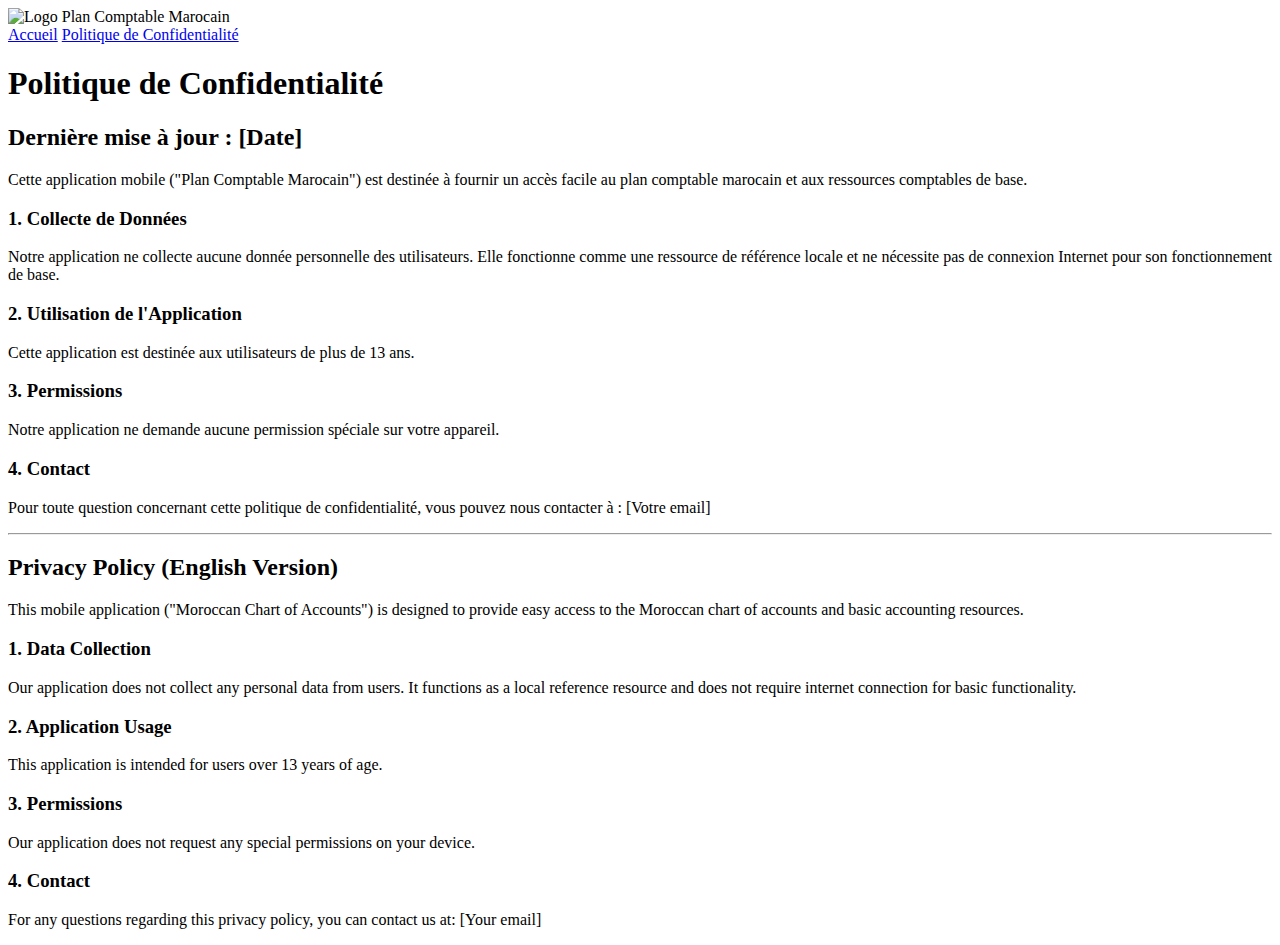
==== privacy.html @ 920bfa9d "first push" ====
<!DOCTYPE html>
<html lang="fr">
<head>
    <meta charset="UTF-8">
    <meta name="viewport" content="width=device-width, initial-scale=1.0">
    <title>Politique de Confidentialité - Plan Comptable Marocain</title>
    <style>
        /* ... existing code ... */
    </style>
</head>
<body>
    <div class="container">
        <img src="logo.png" alt="Logo Plan Comptable Marocain" class="logo">
        <div class="nav">
            <a href="index.html">Accueil</a>
            <a href="privacy.html">Politique de Confidentialité</a>
        </div>
        <h1>Politique de Confidentialité</h1>
        
        <h2>Dernière mise à jour : [Date]</h2>

        <p>Cette application mobile ("Plan Comptable Marocain") est destinée à fournir un accès facile au plan comptable marocain et aux ressources comptables de base.</p>

        <h3>1. Collecte de Données</h3>
        <p>Notre application ne collecte aucune donnée personnelle des utilisateurs. Elle fonctionne comme une ressource de référence locale et ne nécessite pas de connexion Internet pour son fonctionnement de base.</p>

        <h3>2. Utilisation de l'Application</h3>
        <p>Cette application est destinée aux utilisateurs de plus de 13 ans.</p>

        <h3>3. Permissions</h3>
        <p>Notre application ne demande aucune permission spéciale sur votre appareil.</p>

        <h3>4. Contact</h3>
        <p>Pour toute question concernant cette politique de confidentialité, vous pouvez nous contacter à : [Votre email]</p>

        <hr>

        <h2>Privacy Policy (English Version)</h2>
        <p>This mobile application ("Moroccan Chart of Accounts") is designed to provide easy access to the Moroccan chart of accounts and basic accounting resources.</p>

        <h3>1. Data Collection</h3>
        <p>Our application does not collect any personal data from users. It functions as a local reference resource and does not require internet connection for basic functionality.</p>

        <h3>2. Application Usage</h3>
        <p>This application is intended for users over 13 years of age.</p>

        <h3>3. Permissions</h3>
        <p>Our application does not request any special permissions on your device.</p>

        <h3>4. Contact</h3>
        <p>For any questions regarding this privacy policy, you can contact us at: [Your email]</p>
    </div>
</body>
</html>
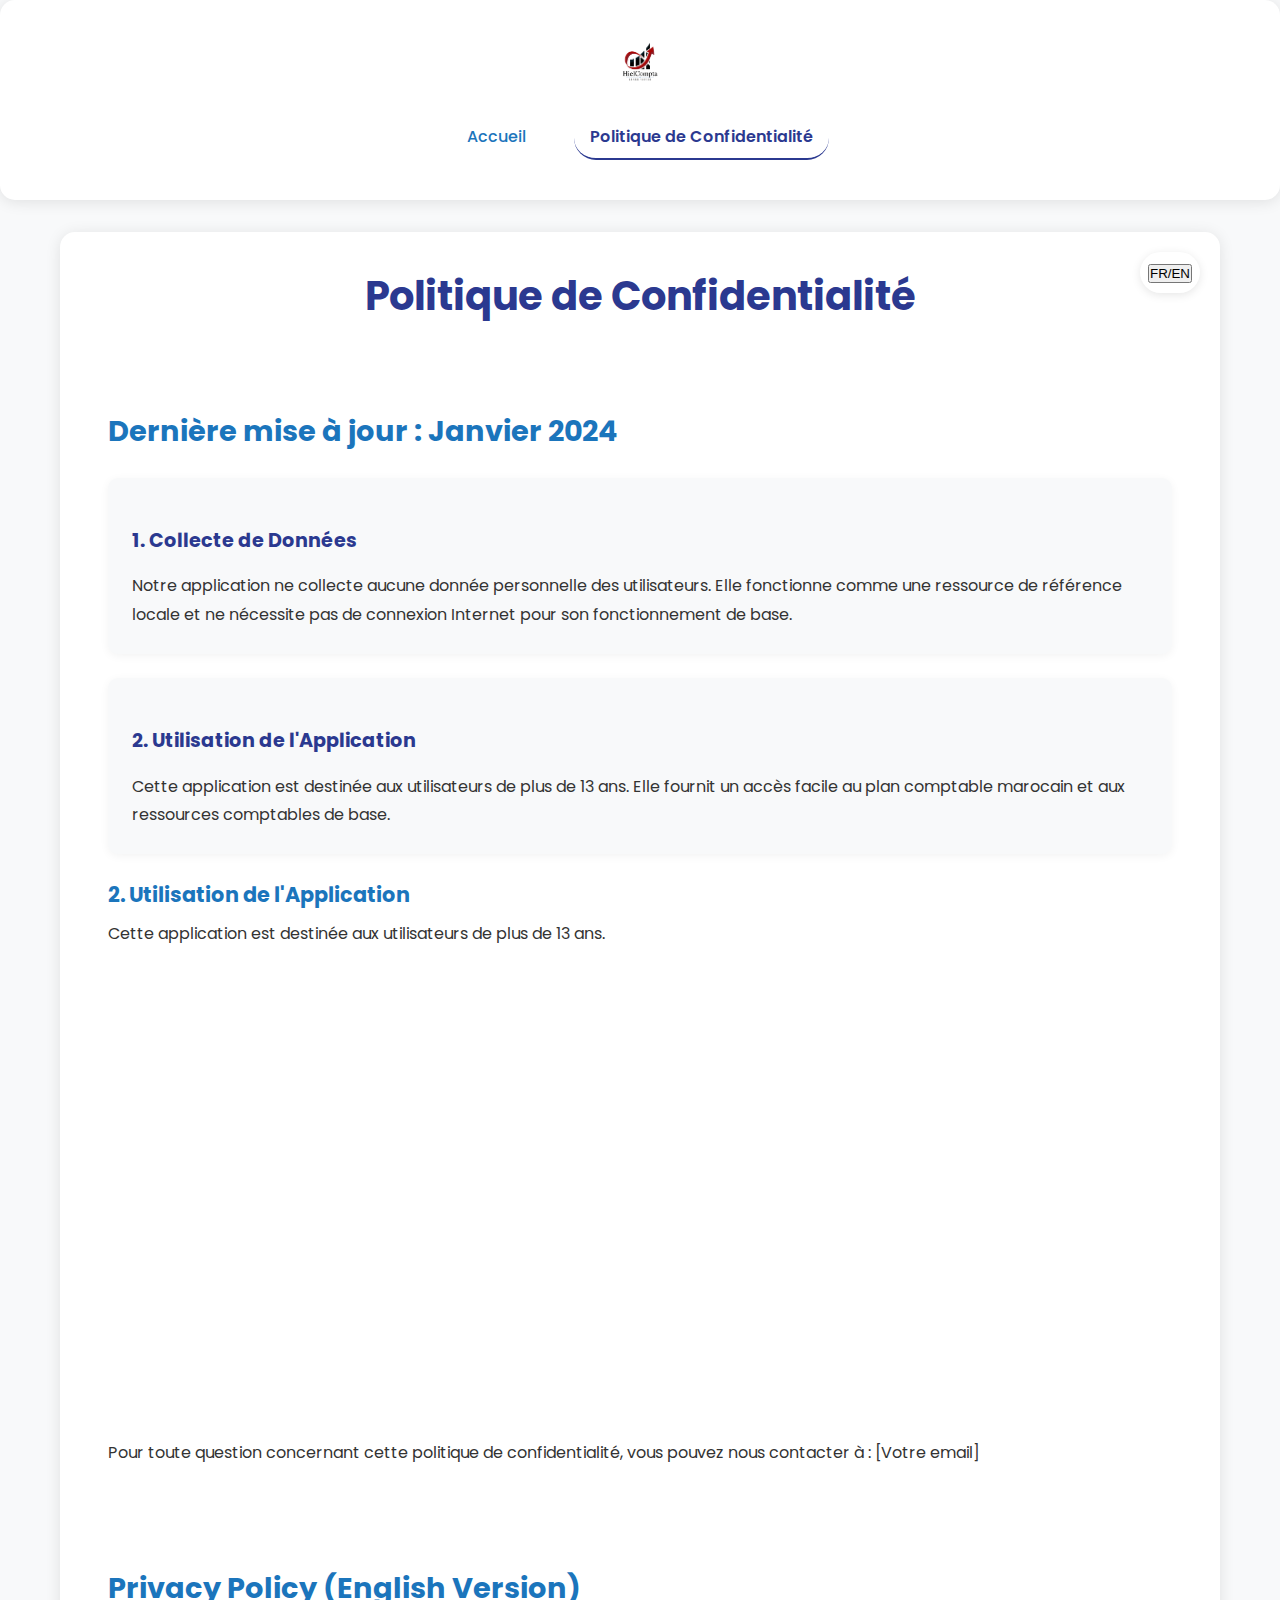
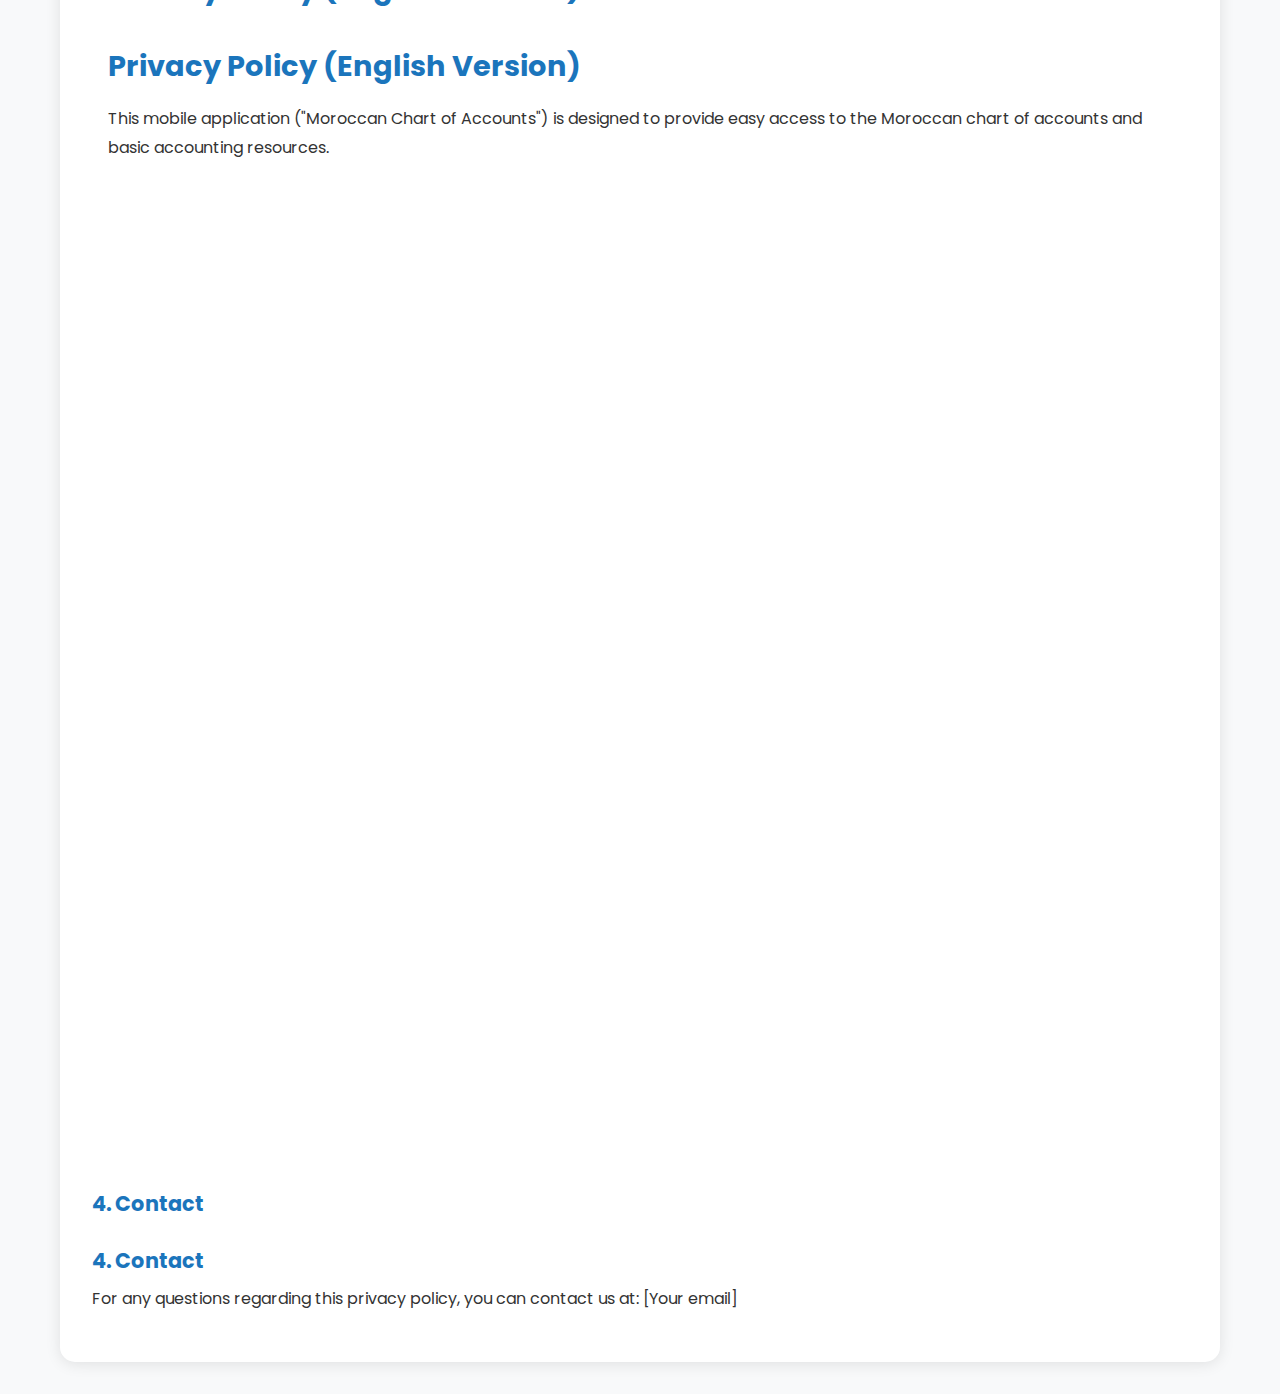
==== commit db4964cb: "improved" ====
--- a/privacy.html
+++ b/privacy.html
@@ -3,52 +3,83 @@
 <head>
     <meta charset="UTF-8">
     <meta name="viewport" content="width=device-width, initial-scale=1.0">
-    <title>Politique de Confidentialité - Plan Comptable Marocain</title>
-    <style>
-        /* ... existing code ... */
-    </style>
+    <title>Politique de Confidentialité - HielCompta</title>
+    <link href="https://fonts.googleapis.com/css2?family=Poppins:wght@300;400;500;600;700&display=swap" rel="stylesheet">
+    <link rel="stylesheet" href="styles.css">
 </head>
 <body>
+    <div class="header">
+        <img src="HielCompta.png" alt="Logo HielCompta" class="logo fade-in">
+        <nav class="nav">
+            <a href="index.html" class="nav-link" data-translate="home">Accueil</a>
+            <a href="privacy.html" class="nav-link active" data-translate="privacy">Politique de Confidentialité</a>
+        </nav>
+    </div>
+
     <div class="container">
-        <img src="logo.png" alt="Logo Plan Comptable Marocain" class="logo">
-        <div class="nav">
-            <a href="index.html">Accueil</a>
-            <a href="privacy.html">Politique de Confidentialité</a>
-        </div>
-        <h1>Politique de Confidentialité</h1>
-        
-        <h2>Dernière mise à jour : [Date]</h2>
+        <div class="content fade-in">
+            <h1>Politique de Confidentialité</h1>
+            
+            <div class="privacy-section">
+                <h2>Dernière mise à jour : Janvier 2024</h2>
 
-        <p>Cette application mobile ("Plan Comptable Marocain") est destinée à fournir un accès facile au plan comptable marocain et aux ressources comptables de base.</p>
+                <div class="privacy-card fade-in">
+                    <h3>1. Collecte de Données</h3>
+                    <p>Notre application ne collecte aucune donnée personnelle des utilisateurs. Elle fonctionne comme une ressource de référence locale et ne nécessite pas de connexion Internet pour son fonctionnement de base.</p>
+                </div>
 
-        <h3>1. Collecte de Données</h3>
-        <p>Notre application ne collecte aucune donnée personnelle des utilisateurs. Elle fonctionne comme une ressource de référence locale et ne nécessite pas de connexion Internet pour son fonctionnement de base.</p>
+                <div class="privacy-card fade-in">
+                    <h3>2. Utilisation de l'Application</h3>
+                    <p>Cette application est destinée aux utilisateurs de plus de 13 ans. Elle fournit un accès facile au plan comptable marocain et aux ressources comptables de base.</p>
+                </div>
 
         <h3>2. Utilisation de l'Application</h3>
         <p>Cette application est destinée aux utilisateurs de plus de 13 ans.</p>
-
+                <div class="privacy-card fade-in">
+                    <h3>3. Permissions</h3>
+                    <p>Notre application ne demande aucune permission spéciale sur votre appareil.</p>
         <h3>3. Permissions</h3>
         <p>Notre application ne demande aucune permission spéciale sur votre appareil.</p>
+                <div class="privacy-card fade-in">
+                    <h3>4. Contact</h3>
+                    <p>Pour toute question concernant cette politique de confidentialité, vous pouvez nous contacter à : <a href="mailto:Hielcra@gmail.com">Hielcra@gmail.com</a></p>
+                </div>
+            </div>
 
-        <h3>4. Contact</h3>
         <p>Pour toute question concernant cette politique de confidentialité, vous pouvez nous contacter à : [Votre email]</p>
+            <hr class="divider fade-in">
 
-        <hr>
+                <h2>Privacy Policy (English Version)</h2>
 
         <h2>Privacy Policy (English Version)</h2>
         <p>This mobile application ("Moroccan Chart of Accounts") is designed to provide easy access to the Moroccan chart of accounts and basic accounting resources.</p>
-
+                <div class="privacy-card fade-in">
+                    <h3>1. Data Collection</h3>
+                    <p>Our application does not collect any personal data from users. It functions as a local reference resource and does not require internet connection for basic functionality.</p>
         <h3>1. Data Collection</h3>
         <p>Our application does not collect any personal data from users. It functions as a local reference resource and does not require internet connection for basic functionality.</p>
-
+                <div class="privacy-card fade-in">
+                    <h3>2. Application Usage</h3>
+                    <p>This application is intended for users over 13 years of age. It provides easy access to the Moroccan chart of accounts and basic accounting resources.</p>
         <h3>2. Application Usage</h3>
         <p>This application is intended for users over 13 years of age.</p>
+                <div class="privacy-card fade-in">
+                    <h3>3. Permissions</h3>
+                    <p>Our application does not request any special permissions on your device.</p>
+                </div>
 
         <h3>3. Permissions</h3>
         <p>Our application does not request any special permissions on your device.</p>
+                    <p>For any questions regarding this privacy policy, you can contact us at: <a href="mailto:Hielcra@gmail.com">Hielcra@gmail.com</a></p>
+                </div>
+            </div>
+        </div>
 
         <h3>4. Contact</h3>
+        <h3>4. Contact</h3>
         <p>For any questions regarding this privacy policy, you can contact us at: [Your email]</p>
-    </div>
-</body>
-</html>
+    <div class="language-switch">
+        <button id="langSwitch">FR/EN</button>
+
+
+    <script src="script.js"></script>--- a/styles.css
+++ b/styles.css
@@ -0,0 +1,302 @@
+:root {
+    --primary-color: #2B3990;    
+    --secondary-color: #1B75BC;  
+    --accent-color: #27AAE1;     
+    --text-color: #333333;
+    --light-bg: #F8F9FA;
+    --white: #FFFFFF;
+  --transition: all 0.3s ease;
+}
+
+* {
+  margin: 0;
+  padding: 0;
+  box-sizing: border-box;
+}
+
+body {
+  font-family: 'Poppins', sans-serif;
+  line-height: 1.6;
+  background: var(--light-bg);
+  color: var(--text-color);
+}
+
+.container {
+  max-width: 1200px;
+  margin: 2rem auto;
+  padding: 0 20px;
+}
+
+.header {
+  background: var(--white);
+  box-shadow: 0 2px 15px rgba(0,0,0,0.1);
+  padding: 1rem;
+  border-radius: 15px;
+  margin-bottom: 2rem;
+}
+
+.logo {
+  height: 60px;
+  width: auto;
+  display: block;
+  margin: 1rem auto;
+  transition: var(--transition);
+}
+
+.logo:hover {
+  transform: scale(1.05);
+}
+
+.nav {
+  display: flex;
+  justify-content: center;
+  gap: 2rem;
+  margin: 1.5rem 0;
+}
+
+.nav-link {
+  color: var(--secondary-color);
+  text-decoration: none;
+  font-weight: 500;
+  padding: 0.5rem 1rem;
+  border-radius: 25px;
+  transition: var(--transition);
+}
+
+.nav-link:hover {
+  background: var(--primary-color);
+  color: var(--white);
+}
+
+.nav-link.active {
+  color: var(--primary-color);
+  font-weight: 600;
+  border-bottom: 2px solid var(--primary-color);
+}
+
+.content {
+  background: var(--white);
+  padding: 2rem;
+  border-radius: 15px;
+  box-shadow: 0 2px 15px rgba(0,0,0,0.1);
+}
+
+h1 {
+  color: var(--primary-color);
+  margin-bottom: 1.5rem;
+  font-size: 2.5rem;
+  text-align: center;
+}
+
+.subtitle {
+    color: var(--secondary-color);
+  text-align: center;
+  margin-bottom: 3rem;
+  font-weight: 500;
+  font-size: 1.5rem;
+}
+
+h2 {
+    color: var(--secondary-color);
+  margin: 2rem 0 1rem;
+  font-size: 1.8rem;
+}
+
+h3 {
+  color: var(--secondary-color);
+  margin: 1.5rem 0 0.5rem;
+  font-size: 1.3rem;
+  }
+  
+p {
+  margin-bottom: 1rem;
+  line-height: 1.8;
+  }
+  
+  .feature-grid {
+  display: grid;
+  grid-template-columns: repeat(auto-fit, minmax(250px, 1fr));
+  gap: 2rem;
+  margin: 2rem 0;
+  }
+    
+.feature-card {
+  background: var(--white);
+  border-radius: 15px;
+  padding: 2rem;
+  text-align: center;
+  box-shadow: 0 4px 15px rgba(0,0,0,0.05);
+  transition: var(--transition);
+  border: 1px solid rgba(43, 57, 144, 0.1);
+}
+
+.feature-card:hover {
+  transform: translateY(-5px);
+  box-shadow: 0 8px 25px rgba(43, 57, 144, 0.15);
+}
+
+.feature-mini-logo {
+  width: 40px;
+  height: 40px;
+  opacity: 0.9;
+  transition: var(--transition);
+}
+
+.feature-card:hover .feature-mini-logo {
+  transform: rotate(10deg) scale(1.1);
+}
+
+.download-btn {
+  display: inline-block;
+  background: var(--primary-color);
+  color: var(--white);
+  padding: 1rem 2rem;
+  border-radius: 25px;
+  text-decoration: none;
+  margin: 1rem 0;
+  transition: var(--transition);
+}
+
+.download-btn:hover {
+  background: var(--secondary-color);
+  transform: translateY(-2px);
+}
+
+.download-btn.disabled {
+  background: var(--light-bg);
+  color: var(--text-color);
+  cursor: not-allowed;
+  opacity: 0.7;
+  border: 2px solid rgba(43, 57, 144, 0.2);
+}
+
+.download-btn.disabled:hover {
+  transform: none;
+  background: var(--light-bg);
+}
+
+.coming-soon {
+  margin-top: 1rem;
+  color: var(--secondary-color);
+  font-size: 0.9rem;
+  font-style: italic;
+}
+
+.language-switch {
+  position: fixed;
+  top: 20px;
+  right: 20px;
+  background: var(--white);
+  padding: 0.5rem;
+  border-radius: 25px;
+  box-shadow: 0 2px 10px rgba(0,0,0,0.1);
+}
+
+.privacy-section {
+  margin: 2rem 0;
+  padding: 1rem;
+}
+
+.privacy-card {
+  background: var(--light-bg);
+  border-radius: 10px;
+  padding: 1.5rem;
+  margin: 1.5rem 0;
+  box-shadow: 0 2px 10px rgba(0,0,0,0.05);
+  transition: var(--transition);
+}
+
+.privacy-card:hover {
+  transform: translateY(-2px);
+  box-shadow: 0 4px 15px rgba(0,0,0,0.1);
+}
+
+.privacy-card h3 {
+  color: var(--primary-color);
+  margin-bottom: 1rem;
+  font-size: 1.2rem;
+}
+
+.privacy-card p {
+  color: var(--text-color);
+  line-height: 1.8;
+  margin: 0;
+}
+
+.privacy-card a {
+  color: var(--primary-color);
+  text-decoration: none;
+  font-weight: 500;
+  transition: var(--transition);
+}
+
+.privacy-card a:hover {
+  color: var(--secondary-color);
+  text-decoration: underline;
+}
+
+.divider {
+  border: none;
+  height: 1px;
+  background: linear-gradient(to right, transparent, var(--primary-color), transparent);
+  margin: 3rem 0;
+  opacity: 0.2;
+}
+
+.english {
+  opacity: 0.9;
+}
+
+.english h2 {
+  color: var(--secondary-color);
+}
+
+.fade-in {
+  opacity: 0;
+  transform: translateY(20px);
+  transition: var(--transition);
+}
+
+.fade-in.visible {
+  opacity: 1;
+  transform: translateY(0);
+}
+
+@media (max-width: 768px) {
+  .container {
+    margin: 1rem auto;
+  }
+  
+  h1 {
+    font-size: 2rem;
+  }
+  
+  .nav {
+    flex-direction: column;
+    align-items: center;
+    gap: 1rem;
+  }
+  
+  .feature-grid {
+    grid-template-columns: 1fr;
+    gap: 1.5rem;
+  }
+  
+  .privacy-card {
+    padding: 1rem;
+    margin: 1rem 0;
+  }
+    
+  .privacy-section {
+    padding: 0;
+  }
+  
+  .logo {
+    height: 45px;
+  }
+    
+  .subtitle {
+    font-size: 1.2rem;
+    margin-bottom: 2rem;
+  }
+}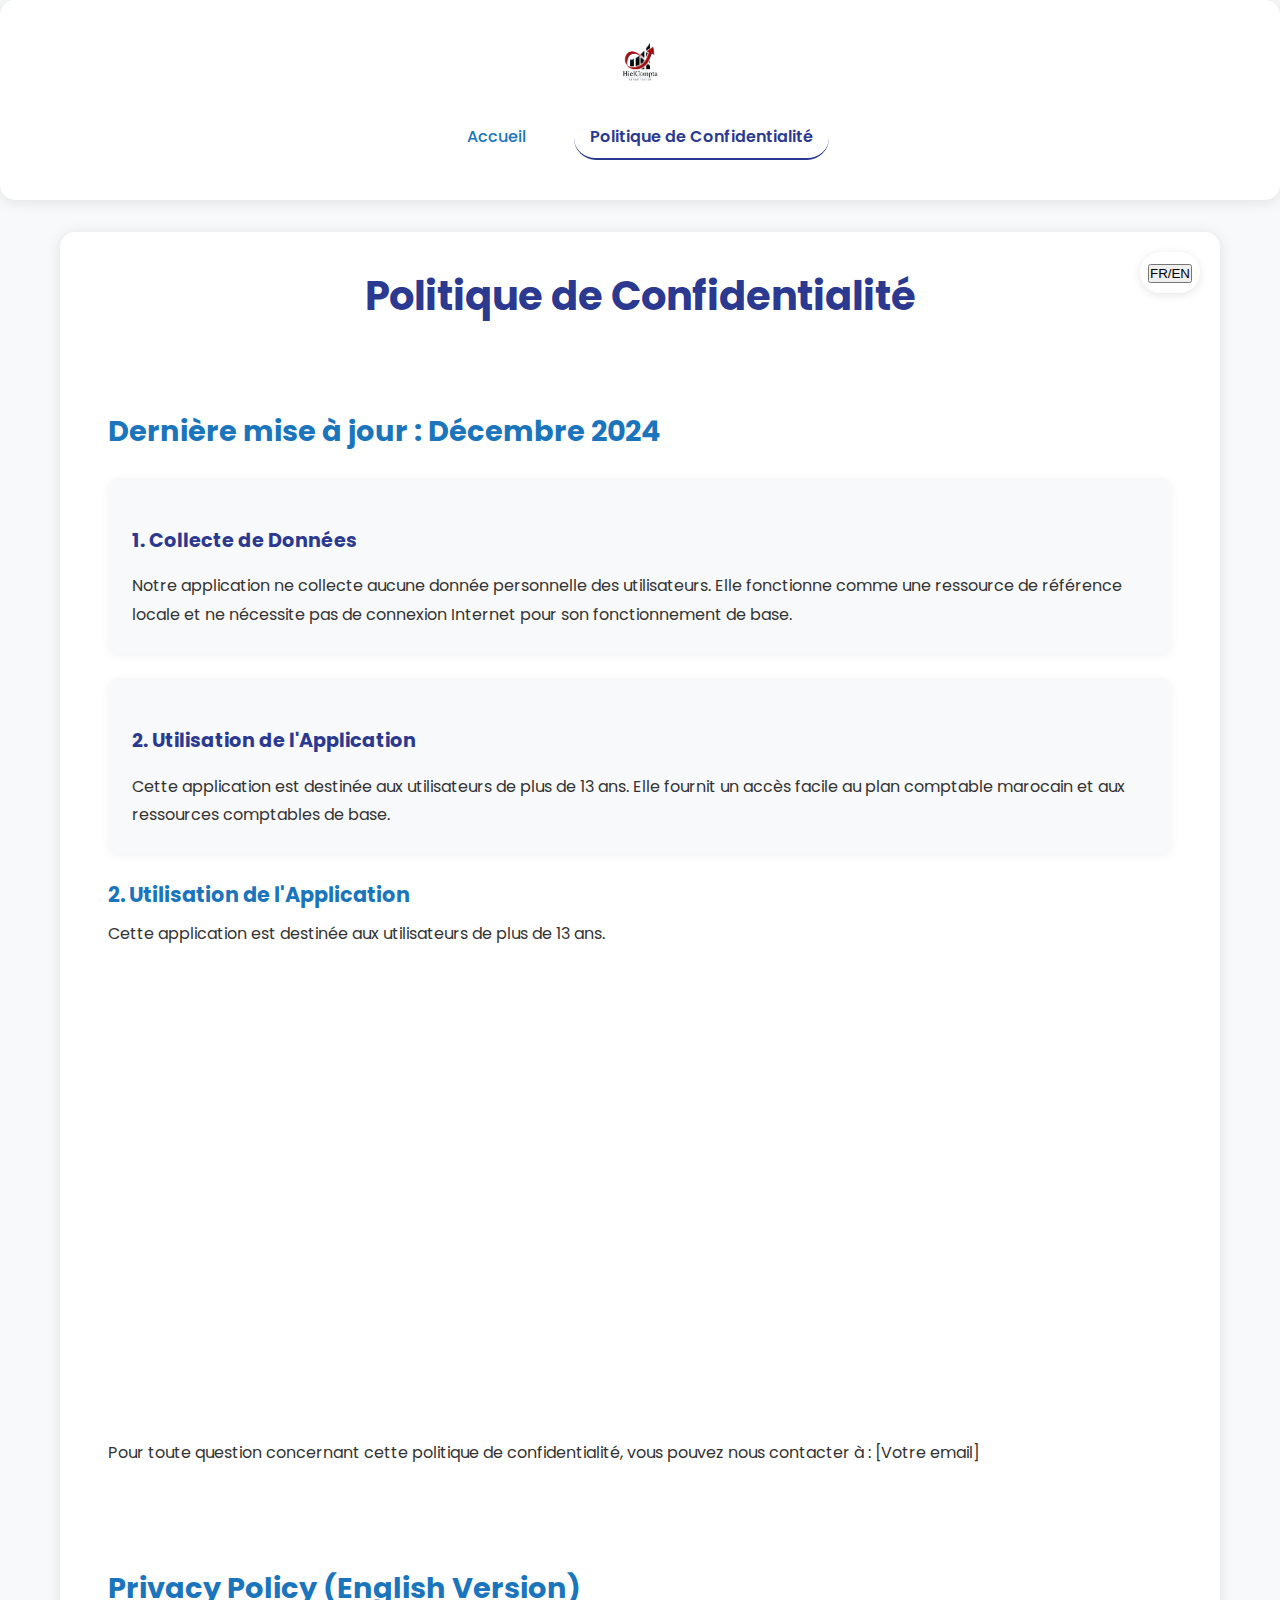
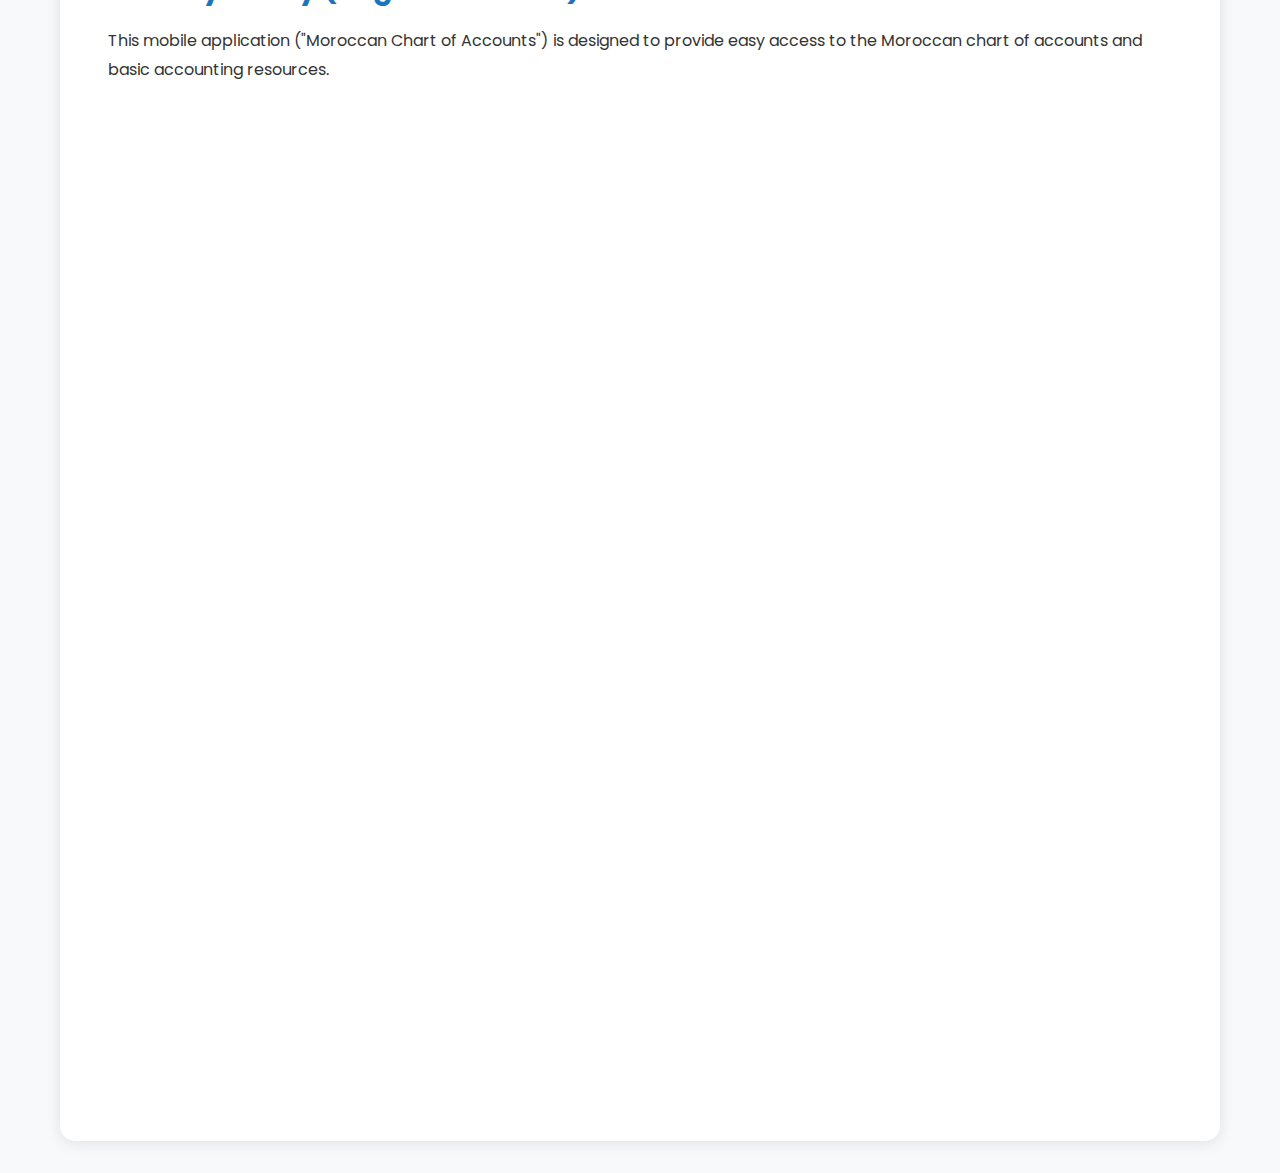
==== commit 91b31bd6: "improved" ====
--- a/privacy.html
+++ b/privacy.html
@@ -21,7 +21,7 @@
             <h1>Politique de Confidentialité</h1>
             
             <div class="privacy-section">
-                <h2>Dernière mise à jour : Janvier 2024</h2>
+                <h2>Dernière mise à jour : Décembre 2024</h2>
 
                 <div class="privacy-card fade-in">
                     <h3>1. Collecte de Données</h3>
@@ -49,7 +49,7 @@
         <p>Pour toute question concernant cette politique de confidentialité, vous pouvez nous contacter à : [Votre email]</p>
             <hr class="divider fade-in">
 
-                <h2>Privacy Policy (English Version)</h2>
+                
 
         <h2>Privacy Policy (English Version)</h2>
         <p>This mobile application ("Moroccan Chart of Accounts") is designed to provide easy access to the Moroccan chart of accounts and basic accounting resources.</p>
@@ -75,9 +75,7 @@
             </div>
         </div>
 
-        <h3>4. Contact</h3>
-        <h3>4. Contact</h3>
-        <p>For any questions regarding this privacy policy, you can contact us at: [Your email]</p>
+  
     <div class="language-switch">
         <button id="langSwitch">FR/EN</button>
 
